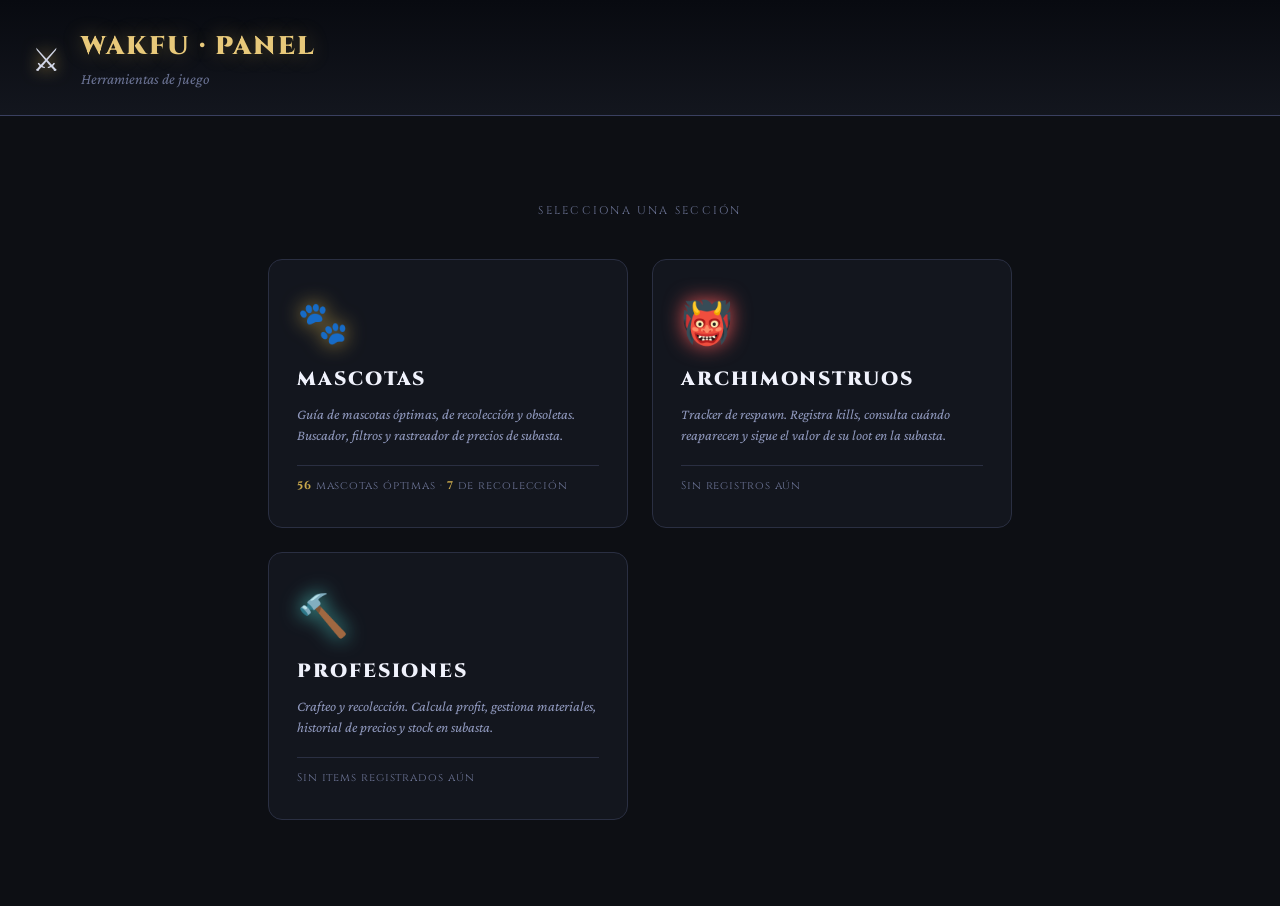
==== index.html @ ffa29a37 "feat: Programa básico wakfu" ====
<!DOCTYPE html>
<html lang="es">
<head>
<meta charset="UTF-8">
<meta name="viewport" content="width=device-width, initial-scale=1.0">
<title>Wakfu — Panel</title>
<link href="https://fonts.googleapis.com/css2?family=Cinzel:wght@400;600;900&family=Crimson+Pro:ital,wght@0,300;0,400;0,600;1,300;1,400&display=swap" rel="stylesheet">
<link rel="stylesheet" href="estilo.css">
<style>
  .hub-main {
    display: flex;
    flex-direction: column;
    align-items: center;
    justify-content: center;
    min-height: calc(100vh - 110px);
    padding: 40px 24px;
  }
  .hub-subtitle {
    font-family: 'Cinzel', serif;
    font-size: 0.7rem;
    letter-spacing: 0.2em;
    color: var(--muted);
    text-transform: uppercase;
    margin-bottom: 40px;
  }
  .hub-grid {
    display: grid;
    grid-template-columns: repeat(auto-fit, minmax(280px, 360px));
    gap: 24px;
    justify-content: center;
    width: 100%;
    max-width: 800px;
  }
  .hub-card {
    background: var(--bg2);
    border: 1px solid var(--border);
    border-radius: 14px;
    padding: 32px 28px;
    text-decoration: none;
    color: var(--text);
    transition: border-color .2s, transform .15s, box-shadow .2s;
    position: relative;
    overflow: hidden;
    display: flex;
    flex-direction: column;
    gap: 10px;
  }
  .hub-card::before {
    content: '';
    position: absolute;
    top: 0; left: 0; right: 0;
    height: 2px;
    background: linear-gradient(90deg, transparent, var(--card-color, var(--gold)), transparent);
    opacity: 0;
    transition: opacity .2s;
  }
  .hub-card:hover { border-color: var(--card-color, var(--gold)); transform: translateY(-3px); box-shadow: 0 12px 32px rgba(0,0,0,0.5); }
  .hub-card:hover::before { opacity: 1; }
  .hub-card-icon { font-size: 2.6rem; filter: drop-shadow(0 0 10px var(--card-color, var(--gold))); }
  .hub-card-title {
    font-family: 'Cinzel', serif;
    font-size: 1.2rem;
    font-weight: 900;
    color: var(--white);
    letter-spacing: 0.1em;
  }
  .hub-card-desc {
    font-size: 0.9rem;
    color: var(--text2);
    font-style: italic;
    line-height: 1.5;
  }
  .hub-card-stat {
    margin-top: 8px;
    font-family: 'Cinzel', serif;
    font-size: 0.7rem;
    letter-spacing: 0.08em;
    color: var(--muted);
    padding-top: 12px;
    border-top: 1px solid var(--border);
  }
  .hub-card-stat strong { color: var(--card-color, var(--gold2)); }

  .card-mascotas  { --card-color: var(--gold); }
  .card-archis    { --card-color: var(--red); }
  .card-prof      { --card-color: var(--teal); }
</style>
</head>
<body>

<header>
  <div class="header-icon">⚔</div>
  <div>
    <h1>WAKFU · PANEL</h1>
    <p>Herramientas de juego</p>
  </div>
</header>

<div class="hub-main">
  <div class="hub-subtitle">Selecciona una sección</div>
  <div class="hub-grid">

    <a class="hub-card card-mascotas" href="mascotas.html">
      <div class="hub-card-icon">🐾</div>
      <div class="hub-card-title">MASCOTAS</div>
      <div class="hub-card-desc">Guía de mascotas óptimas, de recolección y obsoletas. Buscador, filtros y rastreador de precios de subasta.</div>
      <div class="hub-card-stat" id="stat-mascotas">Cargando…</div>
    </a>

    <a class="hub-card card-archis" href="archimonstruos.html">
      <div class="hub-card-icon">👹</div>
      <div class="hub-card-title">ARCHIMONSTRUOS</div>
      <div class="hub-card-desc">Tracker de respawn. Registra kills, consulta cuándo reaparecen y sigue el valor de su loot en la subasta.</div>
      <div class="hub-card-stat" id="stat-archis">Cargando…</div>
    </a>

    <a class="hub-card card-prof" href="profesiones.html">
      <div class="hub-card-icon">🔨</div>
      <div class="hub-card-title">PROFESIONES</div>
      <div class="hub-card-desc">Crafteo y recolección. Calcula profit, gestiona materiales, historial de precios y stock en subasta.</div>
      <div class="hub-card-stat" id="stat-prof">Cargando…</div>
    </a>

  </div>
</div>

<script>
  // Stats mascotas (datos estáticos de mascotas.js)
  document.getElementById('stat-mascotas').innerHTML =
    '<strong>56</strong> mascotas óptimas · <strong>7</strong> de recolección';

  // Stats archimonstruos (desde API)
  fetch('api.php')
    .then(r => r.json())
    .then(archis => {
      const disp = archis.filter(a => {
        if (!a.ultima_muerte) return false;
        const respawnMs = (a.respawn_min || (a.nivel < 50 ? 60 : a.nivel < 140 ? 150 : 240)) * 60000;
        return (a.ultima_muerte + respawnMs) <= Date.now();
      }).length;
      const dispStr = disp > 0
        ? ` · <strong style="color:var(--green)">${disp} disponibles ahora</strong>`
        : '';
      document.getElementById('stat-archis').innerHTML =
        archis.length === 0
          ? 'Sin registros aún'
          : `<strong>${archis.length}</strong> registrados${dispStr}`;
    })
    .catch(() => { document.getElementById('stat-archis').textContent = 'Sin registros aún'; });

  // Stats profesiones (desde API)
  fetch('api_profesiones.php')
    .then(r => r.json())
    .then(items => {
      if (!Array.isArray(items) || items.length === 0) {
        document.getElementById('stat-prof').textContent = 'Sin items registrados aún';
        return;
      }
      const rentables = items.filter(i => {
        const mats = i.materiales || [];
        const coste = mats.reduce((s, m) => s + (m.precio || 0) * (m.cantidad || 1), 0);
        const hist  = i.historial_precios || [];
        if (!hist.length) return false;
        const precio = hist.sort((a,b) => b.fecha - a.fecha)[0].precio;
        return precio - coste > 0;
      }).length;
      const vendidos = items.reduce((s, i) => s + (i.vendidos || 0), 0);
      document.getElementById('stat-prof').innerHTML =
        `<strong>${items.length}</strong> items · <strong style="color:var(--green)">${rentables}</strong> rentables · <strong style="color:var(--gold)">${vendidos}</strong> vendidos`;
    })
    .catch(() => { document.getElementById('stat-prof').textContent = 'Sin items registrados aún'; });
</script>
</body>
</html>
---- estilo.css ----
:root {
    --bg: #0d0f14;
    --bg2: #13161e;
    --bg3: #1a1e2a;
    --border: #2a2f42;
    --border2: #3a4060;
    --gold: #c9a84c;
    --gold2: #e8c97a;
    --teal: #4ecdc4;
    --red: #e05252;
    --green: #52b788;
    --blue: #6a9fd8;
    --purple: #9b72cf;
    --orange: #e08c3a;
    --muted: #6b7394;
    --text: #d4d8e8;
    --text2: #9099be;
    --white: #f0f2fc;
  }

  * { box-sizing: border-box; margin: 0; padding: 0; }

  body {
    background: var(--bg);
    color: var(--text);
    font-family: 'Crimson Pro', Georgia, serif;
    min-height: 100vh;
    font-size: 16px;
    line-height: 1.5;
  }

  /* ── HEADER ── */
  header {
    background: linear-gradient(180deg, #080a10 0%, var(--bg2) 100%);
    border-bottom: 1px solid var(--border2);
    padding: 28px 32px 24px;
    display: flex;
    align-items: center;
    gap: 20px;
    position: sticky;
    top: 0;
    z-index: 100;
    backdrop-filter: blur(8px);
  }
  .header-icon { font-size: 2rem; filter: drop-shadow(0 0 8px var(--gold)); }
  header h1 {
    font-family: 'Cinzel', serif;
    font-size: 1.6rem;
    font-weight: 900;
    color: var(--gold2);
    letter-spacing: 0.08em;
    text-shadow: 0 0 20px rgba(201,168,76,0.4);
  }
  header p {
    font-family: 'Crimson Pro', serif;
    font-style: italic;
    color: var(--muted);
    font-size: 0.95rem;
    margin-top: 2px;
  }
  .header-stats {
    margin-left: auto;
    display: flex;
    gap: 20px;
    font-family: 'Cinzel', serif;
    font-size: 0.75rem;
    letter-spacing: 0.05em;
  }
  .hstat { text-align: center; }
  .hstat-n { font-size: 1.4rem; color: var(--gold2); font-weight: 600; display: block; }
  .hstat-l { color: var(--muted); }

  /* ── LAYOUT ── */
  .layout { display: flex; min-height: calc(100vh - 90px); }

  /* ── SIDEBAR ── */
  aside {
    width: 300px;
    flex-shrink: 0;
    background: var(--bg2);
    border-right: 1px solid var(--border);
    padding: 24px 20px;
    overflow-y: auto;
    max-height: calc(100vh - 90px);
    position: sticky;
    top: 90px;
  }

  .filter-section { margin-bottom: 28px; }
  .filter-title {
    font-family: 'Cinzel', serif;
    font-size: 0.65rem;
    letter-spacing: 0.15em;
    color: var(--gold);
    text-transform: uppercase;
    margin-bottom: 12px;
    padding-bottom: 6px;
    border-bottom: 1px solid var(--border);
  }

  .search-wrap { position: relative; }
  .search-wrap input {
    width: 100%;
    background: var(--bg3);
    border: 1px solid var(--border2);
    color: var(--white);
    font-family: 'Crimson Pro', serif;
    font-size: 1rem;
    padding: 9px 12px 9px 36px;
    border-radius: 6px;
    outline: none;
    transition: border-color .2s;
  }
  .search-wrap input:focus { border-color: var(--gold); }
  .search-icon { position: absolute; left: 11px; top: 50%; transform: translateY(-50%); color: var(--muted); font-size: 0.9rem; }

  .tipo-grid { display: flex; flex-wrap: wrap; gap: 6px; }
  .tipo-btn {
    font-family: 'Crimson Pro', serif;
    font-size: 0.85rem;
    padding: 5px 11px;
    border-radius: 20px;
    border: 1px solid var(--border2);
    background: transparent;
    color: var(--text2);
    cursor: pointer;
    transition: all .2s;
    white-space: nowrap;
  }
  .tipo-btn.active, .tipo-btn:hover { background: var(--gold); border-color: var(--gold); color: #0d0f14; font-weight: 600; }

  .stat-filter { display: flex; flex-direction: column; gap: 8px; }
  .stat-row { display: flex; align-items: center; gap: 8px; }
  .stat-row label { font-size: 0.85rem; color: var(--text2); flex: 1; min-width: 0; white-space: nowrap; overflow: hidden; text-overflow: ellipsis; }
  .stat-row input[type=checkbox] { accent-color: var(--gold); width: 14px; height: 14px; flex-shrink: 0; cursor: pointer; }

  .toggle-row {
    display: flex;
    align-items: center;
    gap: 10px;
    font-size: 0.9rem;
    color: var(--text2);
    cursor: pointer;
    user-select: none;
  }
  .toggle { width: 38px; height: 20px; background: var(--border2); border-radius: 10px; position: relative; transition: background .2s; flex-shrink: 0; }
  .toggle.on { background: var(--gold); }
  .toggle::after { content:''; position: absolute; top: 3px; left: 3px; width: 14px; height: 14px; background: white; border-radius: 50%; transition: left .2s; }
  .toggle.on::after { left: 21px; }

  /* ── MAIN ── */
  main { flex: 1; padding: 24px; overflow-y: auto; min-width: 0; scrollbar-gutter: stable; }

  .results-bar {
    display: flex;
    align-items: center;
    justify-content: space-between;
    margin-bottom: 20px;
    font-size: 0.9rem;
    color: var(--muted);
  }
  .results-bar strong { color: var(--gold2); font-family: 'Cinzel', serif; }

  /* ── CARDS ── */
  .cards { display: grid; grid-template-columns: repeat(auto-fill, minmax(320px, 1fr)); gap: 16px; }

  .card {
    background: var(--bg2);
    border: 1px solid var(--border);
    border-radius: 10px;
    padding: 18px 20px;
    transition: border-color .2s, transform .15s, box-shadow .2s;
    position: relative;
    overflow: hidden;
    animation: fadeIn .3s ease both;
  }
  @keyframes fadeIn { from { opacity:0; transform: translateY(8px); } to { opacity:1; transform: none; } }
  .card:hover { border-color: var(--gold); transform: translateY(-2px); box-shadow: 0 8px 24px rgba(0,0,0,0.4); }
  .card::before {
    content: '';
    position: absolute;
    top: 0; left: 0; right: 0;
    height: 2px;
    background: linear-gradient(90deg, transparent, var(--tipo-color, var(--gold)), transparent);
    opacity: 0;
    transition: opacity .2s;
  }
  .card:hover::before { opacity: 1; }

  .card-head { display: flex; align-items: flex-start; gap: 10px; margin-bottom: 14px; }
  .card-emoji { font-size: 1.5rem; flex-shrink: 0; margin-top: 2px; }
  .card-name {
    font-family: 'Cinzel', serif;
    font-size: 1rem;
    font-weight: 600;
    color: var(--white);
    line-height: 1.3;
    flex: 1;
  }
  .card-badge {
    font-family: 'Cinzel', serif;
    font-size: 0.6rem;
    letter-spacing: 0.1em;
    padding: 3px 8px;
    border-radius: 12px;
    border: 1px solid currentColor;
    flex-shrink: 0;
    margin-top: 2px;
  }

  .stats-grid { display: flex; flex-wrap: wrap; gap: 6px; margin-bottom: 12px; }
  .stat-chip {
    display: flex;
    align-items: center;
    gap: 5px;
    background: var(--bg3);
    border: 1px solid var(--border);
    border-radius: 6px;
    padding: 4px 9px;
    font-size: 0.82rem;
  }
  .stat-chip .sval { font-family: 'Cinzel', serif; font-size: 0.78rem; font-weight: 600; }
  .stat-chip .sname { color: var(--text2); }
  .stat-chip .sval.c-pdv { color: #e05252; }
  .stat-chip .sval.c-dom { color: #c9a84c; }
  .stat-chip .sval.c-res { color: #6a9fd8; }
  .stat-chip .sval.c-misc { color: #52b788; }
  .stat-chip .sval.c-gc { color: #e08c3a; }
  .stat-chip .sval.c-rec { color: #9b72cf; }

  .alt-section { margin-top: 10px; padding-top: 10px; border-top: 1px solid var(--border); }
  .alt-label { font-size: 0.75rem; color: var(--muted); font-style: italic; margin-bottom: 6px; }
  .alt-names { display: flex; flex-wrap: wrap; gap: 5px; }
  .alt-name {
    font-size: 0.78rem;
    background: rgba(201,168,76,0.08);
    border: 1px solid rgba(201,168,76,0.25);
    color: var(--gold);
    padding: 2px 8px;
    border-radius: 4px;
    font-family: 'Cinzel', serif;
    letter-spacing: 0.03em;
  }

  /* Obsolete cards */
  .card.obsolete { opacity: 0.6; border-style: dashed; }
  .card.obsolete:hover { opacity: 0.85; }
  .obsolete-banner {
    font-size: 0.75rem;
    color: var(--red);
    font-style: italic;
    margin-top: 10px;
    padding-top: 8px;
    border-top: 1px dashed rgba(224,82,82,0.3);
  }
  .obsolete-banner strong { font-style: normal; color: var(--gold); }

  /* Type colors */
  .t-Melé { --tipo-color: #e08c3a; }
  .t-Distancia { --tipo-color: #6a9fd8; }
  .t-Berserker { --tipo-color: #e05252; }
  .t-Espalda { --tipo-color: #9b72cf; }
  .t-Crítico { --tipo-color: #e8c97a; }
  .t-Elemental { --tipo-color: #c9a84c; }
  .t-Cura { --tipo-color: #52b788; }
  .t-Supervivencia { --tipo-color: #6a9fd8; }
  .t-Defensa { --tipo-color: #4ecdc4; }
  .t-Recolección { --tipo-color: #9b72cf; }
  .t-General { --tipo-color: #6b7394; }

  .badge-Melé { color: #e08c3a; border-color: #e08c3a; }
  .badge-Distancia { color: #6a9fd8; border-color: #6a9fd8; }
  .badge-Berserker { color: #e05252; border-color: #e05252; }
  .badge-Espalda { color: #9b72cf; border-color: #9b72cf; }
  .badge-Crítico { color: #e8c97a; border-color: #e8c97a; }
  .badge-Elemental { color: #c9a84c; border-color: #c9a84c; }
  .badge-Cura { color: #52b788; border-color: #52b788; }
  .badge-Supervivencia { color: #6a9fd8; border-color: #6a9fd8; }
  .badge-Defensa { color: #4ecdc4; border-color: #4ecdc4; }
  .badge-Recolección { color: #9b72cf; border-color: #9b72cf; }
  .badge-General { color: #6b7394; border-color: #6b7394; }

  .empty { text-align: center; padding: 60px 20px; color: var(--muted); font-style: italic; font-size: 1.1rem; }

  /* ── NAV BACK ── */
  .nav-back {
    font-family: 'Cinzel', serif;
    font-size: 0.68rem;
    letter-spacing: 0.1em;
    color: var(--muted);
    text-decoration: none;
    border: 1px solid var(--border);
    padding: 5px 12px;
    border-radius: 4px;
    transition: all .2s;
    white-space: nowrap;
    flex-shrink: 0;
  }
  .nav-back:hover { border-color: var(--gold); color: var(--gold); }

  /* Scrollbar */
  ::-webkit-scrollbar { width: 6px; }
  ::-webkit-scrollbar-track { background: var(--bg); }
  ::-webkit-scrollbar-thumb { background: var(--border2); border-radius: 3px; }

  /* ── PRICE TRACKER ── */
  .price-section {
    margin-top: 10px;
    padding-top: 10px;
    border-top: 1px solid var(--border);
    display: flex;
    align-items: center;
    gap: 8px;
    flex-wrap: wrap;
  }
  .price-label { font-size: 0.78rem; color: var(--muted); white-space: nowrap; }
  .price-input {
    width: 110px;
    background: var(--bg);
    border: 1px solid var(--border2);
    border-radius: 5px;
    color: var(--gold2);
    font-family: 'Cinzel', serif;
    font-size: 0.82rem;
    padding: 3px 8px;
    outline: none;
    transition: border-color .2s;
  }
  .price-input:focus { border-color: var(--gold); }
  .price-input::placeholder { color: var(--muted); font-family: 'Crimson Pro', serif; font-style: italic; font-size: 0.8rem; }
  .price-input::-webkit-outer-spin-button,
  .price-input::-webkit-inner-spin-button { -webkit-appearance: none; margin: 0; }
  .price-input { -moz-appearance: textfield; }
  .price-trend {
    font-size: 0.78rem;
    font-style: italic;
    white-space: nowrap;
  }
  .price-trend.up   { color: var(--red); }
  .price-trend.down { color: var(--green); }
  .price-trend.same { color: var(--muted); }
  .price-date { font-size: 0.72rem; color: var(--muted); font-style: italic; }
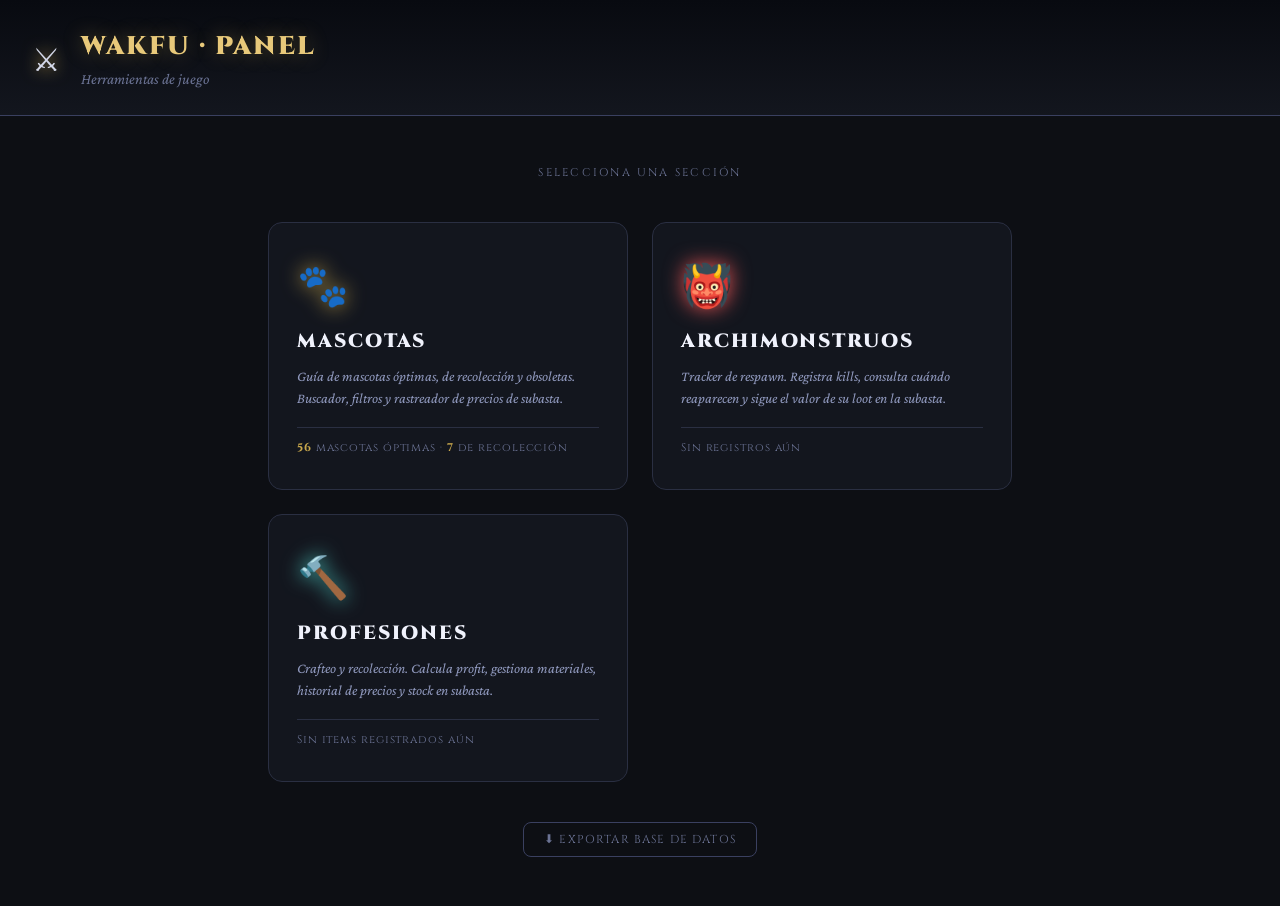
==== commit 28f5dd00: "feat: cambios de precios" ====
--- a/index.html
+++ b/index.html
@@ -84,6 +84,27 @@
   .card-mascotas  { --card-color: var(--gold); }
   .card-archis    { --card-color: var(--red); }
   .card-prof      { --card-color: var(--teal); }
+
+  .hub-footer {
+    margin-top: 40px;
+    display: flex;
+    justify-content: center;
+  }
+  .export-btn {
+    font-family: 'Cinzel', serif;
+    font-size: 0.72rem;
+    letter-spacing: 0.1em;
+    text-transform: uppercase;
+    color: var(--muted);
+    background: transparent;
+    border: 1px solid var(--border2);
+    border-radius: 8px;
+    padding: 8px 20px;
+    cursor: pointer;
+    text-decoration: none;
+    transition: color .2s, border-color .2s;
+  }
+  .export-btn:hover { color: var(--gold); border-color: var(--gold); }
 </style>
 </head>
 <body>
@@ -121,6 +142,9 @@
       <div class="hub-card-stat" id="stat-prof">Cargando…</div>
     </a>
 
+  </div>
+  <div class="hub-footer">
+    <a class="export-btn" href="export.php" download>⬇ Exportar base de datos</a>
   </div>
 </div>
 
--- a/estilo.css
+++ b/estilo.css
@@ -162,7 +162,7 @@
   .results-bar strong { color: var(--gold2); font-family: 'Cinzel', serif; }
 
   /* ── CARDS ── */
-  .cards { display: grid; grid-template-columns: repeat(auto-fill, minmax(320px, 1fr)); gap: 16px; }
+  .cards { display: grid; grid-template-columns: repeat(auto-fill, minmax(480px, 1fr)); gap: 16px; }
 
   .card {
     background: var(--bg2);
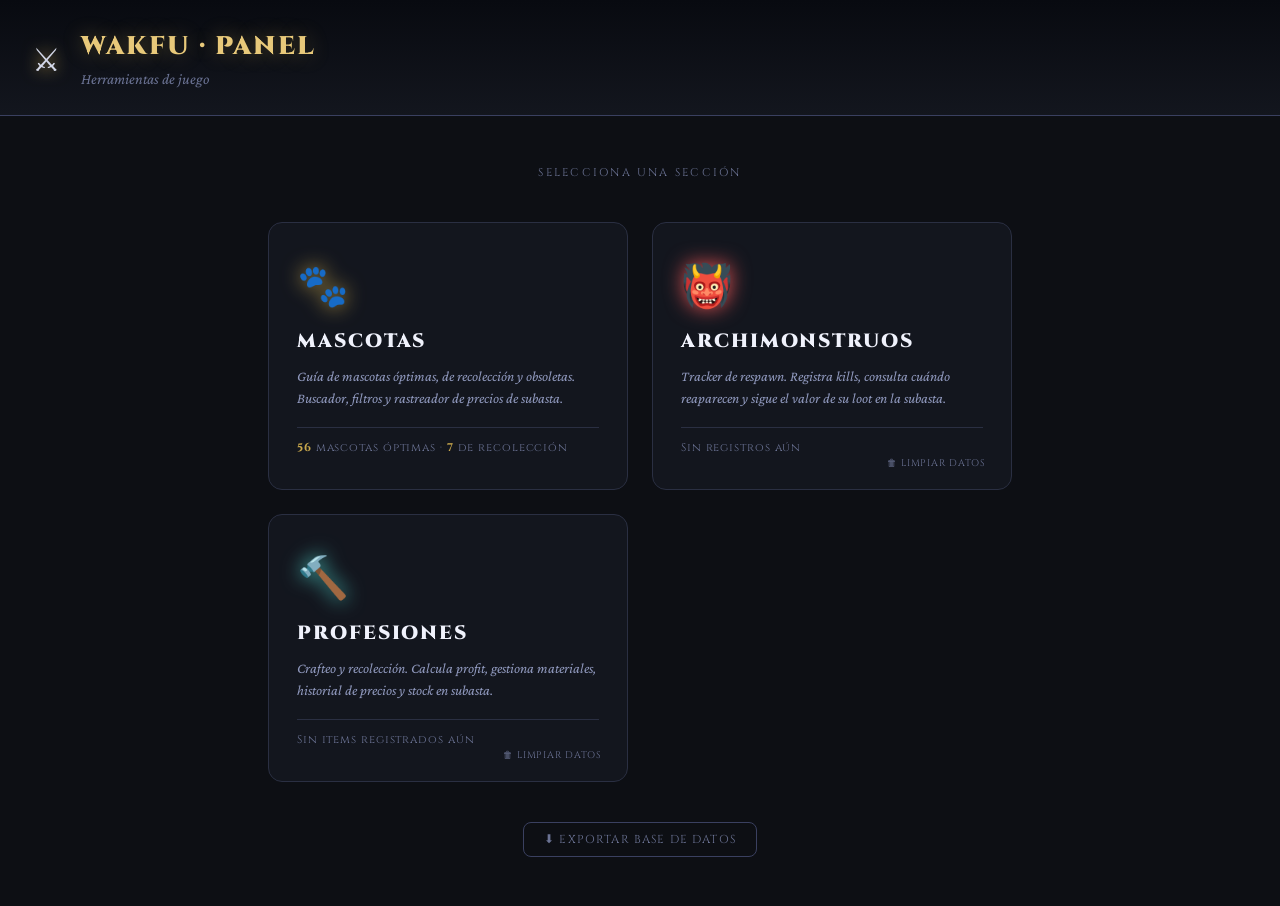
==== commit 7d22dc41: "feat: limpiar bases de datos" ====
--- a/index.html
+++ b/index.html
@@ -105,6 +105,103 @@
     transition: color .2s, border-color .2s;
   }
   .export-btn:hover { color: var(--gold); border-color: var(--gold); }
+
+  .clear-btn {
+    position: absolute;
+    bottom: 14px;
+    right: 14px;
+    font-family: 'Cinzel', serif;
+    font-size: 0.6rem;
+    letter-spacing: 0.08em;
+    text-transform: uppercase;
+    color: var(--muted);
+    background: transparent;
+    border: 1px solid transparent;
+    border-radius: 6px;
+    padding: 4px 10px;
+    cursor: pointer;
+    transition: color .2s, border-color .2s;
+    z-index: 2;
+  }
+  .clear-btn:hover { color: var(--red); border-color: var(--red); }
+
+  /* Modal confirmación */
+  #clear-modal {
+    display: none;
+    position: fixed;
+    inset: 0;
+    background: rgba(0,0,0,0.85);
+    z-index: 1000;
+    align-items: center;
+    justify-content: center;
+  }
+  #clear-modal.open { display: flex; }
+  .clear-modal-box {
+    background: var(--bg2);
+    border: 2px solid var(--red);
+    border-radius: 14px;
+    padding: 36px 40px;
+    max-width: 440px;
+    width: 90%;
+    text-align: center;
+    box-shadow: 0 0 60px rgba(224,82,82,0.35);
+  }
+  .clear-modal-icon { font-size: 2.8rem; margin-bottom: 16px; }
+  .clear-modal-title {
+    font-family: 'Cinzel', serif;
+    font-size: 1rem;
+    font-weight: 900;
+    letter-spacing: 0.1em;
+    color: var(--red);
+    text-transform: uppercase;
+    margin-bottom: 10px;
+  }
+  .clear-modal-msg {
+    font-size: 0.92rem;
+    color: var(--text2);
+    line-height: 1.6;
+    margin-bottom: 24px;
+  }
+  .clear-modal-warning {
+    font-family: 'Cinzel', serif;
+    font-size: 0.72rem;
+    letter-spacing: 0.1em;
+    color: var(--red);
+    background: rgba(224,82,82,0.1);
+    border: 1px solid rgba(224,82,82,0.3);
+    border-radius: 6px;
+    padding: 8px 14px;
+    margin-bottom: 28px;
+  }
+  .clear-modal-btns { display: flex; gap: 12px; justify-content: center; }
+  .clear-modal-cancel {
+    font-family: 'Cinzel', serif;
+    font-size: 0.72rem;
+    letter-spacing: 0.08em;
+    text-transform: uppercase;
+    color: var(--text2);
+    background: transparent;
+    border: 1px solid var(--border2);
+    border-radius: 8px;
+    padding: 10px 24px;
+    cursor: pointer;
+    transition: border-color .2s, color .2s;
+  }
+  .clear-modal-cancel:hover { border-color: var(--text2); color: var(--white); }
+  .clear-modal-confirm {
+    font-family: 'Cinzel', serif;
+    font-size: 0.72rem;
+    letter-spacing: 0.08em;
+    text-transform: uppercase;
+    color: #fff;
+    background: var(--red);
+    border: 1px solid var(--red);
+    border-radius: 8px;
+    padding: 10px 24px;
+    cursor: pointer;
+    transition: opacity .2s;
+  }
+  .clear-modal-confirm:hover { opacity: 0.85; }
 </style>
 </head>
 <body>
@@ -133,6 +230,7 @@
       <div class="hub-card-title">ARCHIMONSTRUOS</div>
       <div class="hub-card-desc">Tracker de respawn. Registra kills, consulta cuándo reaparecen y sigue el valor de su loot en la subasta.</div>
       <div class="hub-card-stat" id="stat-archis">Cargando…</div>
+      <button class="clear-btn" onclick="event.preventDefault();openClearModal('archimonstruos')">🗑 Limpiar datos</button>
     </a>
 
     <a class="hub-card card-prof" href="profesiones.html">
@@ -140,6 +238,7 @@
       <div class="hub-card-title">PROFESIONES</div>
       <div class="hub-card-desc">Crafteo y recolección. Calcula profit, gestiona materiales, historial de precios y stock en subasta.</div>
       <div class="hub-card-stat" id="stat-prof">Cargando…</div>
+      <button class="clear-btn" onclick="event.preventDefault();openClearModal('profesiones')">🗑 Limpiar datos</button>
     </a>
 
   </div>
@@ -147,6 +246,69 @@
     <a class="export-btn" href="export.php" download>⬇ Exportar base de datos</a>
   </div>
 </div>
+
+<!-- Modal limpiar BD -->
+<div id="clear-modal">
+  <div class="clear-modal-box">
+    <div class="clear-modal-icon">⚠️</div>
+    <div class="clear-modal-title" id="clear-modal-title"></div>
+    <div class="clear-modal-msg" id="clear-modal-msg"></div>
+    <div class="clear-modal-warning">ESTA ACCIÓN NO SE PUEDE DESHACER</div>
+    <div class="clear-modal-btns">
+      <button class="clear-modal-cancel" onclick="closeClearModal()">Cancelar</button>
+      <button class="clear-modal-confirm" id="clear-modal-confirm-btn">Sí, borrar todo</button>
+    </div>
+  </div>
+</div>
+
+<script>
+  const CLEAR_LABELS = {
+    profesiones:    { title: 'Limpiar sección Profesiones', msg: 'Se borrarán todos los items de crafteo, materiales de recolección y el catálogo de precios.<br><br>Las secciones de Archimonstruos y Mascotas no se verán afectadas.' },
+    archimonstruos: { title: 'Limpiar sección Archimonstruos', msg: 'Se borrarán todos los archimonstruos registrados, sus timers y su historial de loot.<br><br>Las secciones de Profesiones y Mascotas no se verán afectadas.' },
+  };
+  let _clearSeccion = null;
+
+  function openClearModal(seccion) {
+    _clearSeccion = seccion;
+    const lbl = CLEAR_LABELS[seccion];
+    document.getElementById('clear-modal-title').textContent = lbl.title;
+    document.getElementById('clear-modal-msg').innerHTML = lbl.msg;
+    document.getElementById('clear-modal').classList.add('open');
+  }
+  function closeClearModal() {
+    document.getElementById('clear-modal').classList.remove('open');
+    _clearSeccion = null;
+  }
+  document.getElementById('clear-modal-confirm-btn').addEventListener('click', async () => {
+    if (!_clearSeccion) return;
+    const btn = document.getElementById('clear-modal-confirm-btn');
+    btn.textContent = 'Borrando…';
+    btn.disabled = true;
+    try {
+      const res = await fetch('clear.php', {
+        method: 'POST',
+        headers: { 'Content-Type': 'application/json' },
+        body: JSON.stringify({ seccion: _clearSeccion }),
+      });
+      const data = await res.json();
+      if (data.ok) {
+        closeClearModal();
+        location.reload();
+      } else {
+        alert('Error: ' + (data.error || 'Desconocido'));
+      }
+    } catch(e) {
+      alert('Error de red al limpiar la base de datos.');
+    } finally {
+      btn.textContent = 'Sí, borrar todo';
+      btn.disabled = false;
+    }
+  });
+  // Cerrar modal al hacer clic fuera
+  document.getElementById('clear-modal').addEventListener('click', e => {
+    if (e.target === document.getElementById('clear-modal')) closeClearModal();
+  });
+</script>
 
 <script>
   // Stats mascotas (datos estáticos de mascotas.js)
--- a/estilo.css
+++ b/estilo.css
@@ -20,13 +20,20 @@
 
   * { box-sizing: border-box; margin: 0; padding: 0; }
 
+  html, body {
+    height: 100%;
+    overflow: hidden;
+  }
+
   body {
     background: var(--bg);
     color: var(--text);
     font-family: 'Crimson Pro', Georgia, serif;
-    min-height: 100vh;
+    height: 100%;
     font-size: 16px;
     line-height: 1.5;
+    display: flex;
+    flex-direction: column;
   }
 
   /* ── HEADER ── */
@@ -37,8 +44,7 @@
     display: flex;
     align-items: center;
     gap: 20px;
-    position: sticky;
-    top: 0;
+    flex-shrink: 0;
     z-index: 100;
     backdrop-filter: blur(8px);
   }
@@ -71,7 +77,7 @@
   .hstat-l { color: var(--muted); }
 
   /* ── LAYOUT ── */
-  .layout { display: flex; min-height: calc(100vh - 90px); }
+  .layout { display: flex; flex: 1; overflow: hidden; }
 
   /* ── SIDEBAR ── */
   aside {
@@ -81,9 +87,7 @@
     border-right: 1px solid var(--border);
     padding: 24px 20px;
     overflow-y: auto;
-    max-height: calc(100vh - 90px);
-    position: sticky;
-    top: 90px;
+    overscroll-behavior: contain;
   }
 
   .filter-section { margin-bottom: 28px; }
@@ -149,7 +153,7 @@
   .toggle.on::after { left: 21px; }
 
   /* ── MAIN ── */
-  main { flex: 1; padding: 24px; overflow-y: auto; min-width: 0; scrollbar-gutter: stable; }
+  main { flex: 1; padding: 24px; overflow-y: auto; min-width: 0; scrollbar-gutter: stable; overscroll-behavior: contain; }
 
   .results-bar {
     display: flex;
@@ -196,7 +200,30 @@
     color: var(--white);
     line-height: 1.3;
     flex: 1;
-  }
+    display: flex;
+    align-items: baseline;
+    gap: 5px;
+    flex-wrap: wrap;
+  }
+  .card-name-text {
+    cursor: pointer;
+    transition: color .15s;
+  }
+  .card-name-text:hover { color: var(--gold2); }
+  .copy-name-btn {
+    background: transparent;
+    border: none;
+    color: var(--muted);
+    font-size: 0.8rem;
+    cursor: pointer;
+    padding: 0 2px;
+    opacity: 0;
+    transition: opacity .15s, color .15s;
+    flex-shrink: 0;
+    line-height: 1;
+  }
+  .card:hover .copy-name-btn { opacity: 1; }
+  .copy-name-btn:hover { color: var(--teal); }
   .card-badge {
     font-family: 'Cinzel', serif;
     font-size: 0.6rem;
